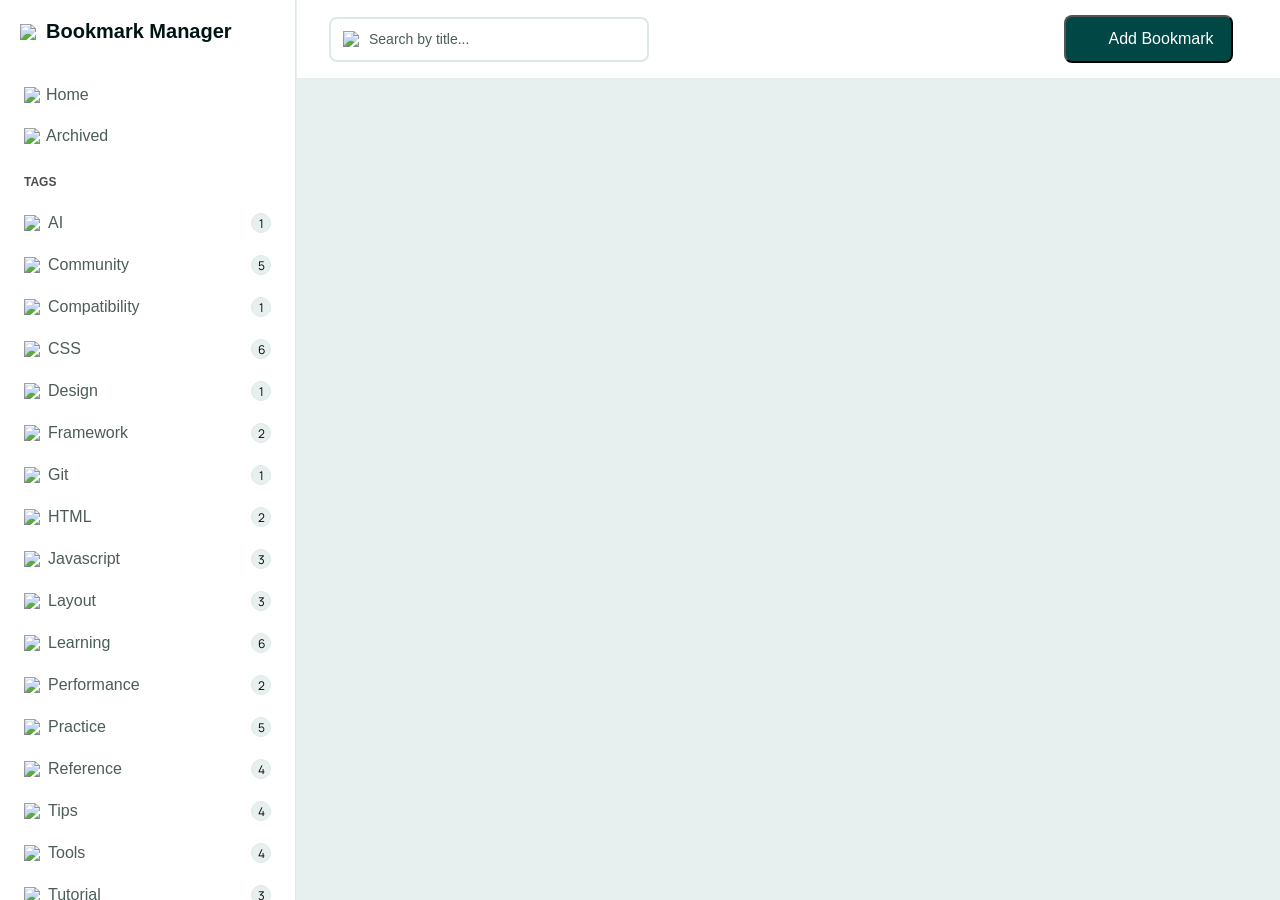
==== bookmark-home.html @ a022034d "completed top nav-bar" ====
<!DOCTYPE html>
<html lang="en">
<head>
    <meta charset="UTF-8">
    <meta name="viewport" content="width=device-width, initial-scale=1.0">
    <link rel="stylesheet" href="bookmark-home.css">
    <title>Boomark-Manager Login Page</title>
     <script src="https://kit.fontawesome.com/a6df8c915e.js" crossorigin="anonymous"></script>
    <link href="https://fonts.googleapis.com/css2?family=Manrope:wght@200..800&display=swap" rel="stylesheet">
    <link href="https://fonts.googleapis.com/css2?family=Roboto:wght@300;400;500;700&display=swap" rel="stylesheet">
</head>
<body>

    <nav class="side-navigation-bar">
        <header>
            <div class="logo-header-text">
            <a href="bookmark-home.html" class="logo">
                <img src="bookmark-manager-logo.svg">
                <span class="header-text">Bookmark Manager</span>
            </a>
            
            </div>
        </header>

        <section class="top-main">
            <a href="" class="top-main-container">
                <img src="home-line.svg">
                <span class="top-main-text">Home</span>
            </a>
            <a href="" class="top-main-container">
                <img src="icon.svg">
                <span class="top-main-text">Archived</span>
            </a>
        </section>

        <section class="content-main">
            <p class="content-header">TAGS</p>
            <div class="main-content-container">
                <div class="checkbox-and-title">
                    <img src="_Checkbox base.svg">
                    <p class="main-content-title">AI</p>
                </div>
                 <p class="number">1</p>
            </div>
            <div class="main-content-container">
                <div class="checkbox-and-title">
                    <img src="_Checkbox base.svg">
                    <p class="main-content-title">Community</p>
                </div>
                 <p class="number">5</p>
            </div>
            <div class="main-content-container">
                <div class="checkbox-and-title">
                    <img src="_Checkbox base.svg">
                    <p class="main-content-title">Compatibility</p>
                </div>
                 <p class="number">1</p>
            </div>
            <div class="main-content-container">
                <div class="checkbox-and-title">
                    <img src="_Checkbox base.svg">
                    <p class="main-content-title">CSS</p>
                </div>
                 <p class="number">6</p>
            </div>
            <div class="main-content-container">
                <div class="checkbox-and-title">
                    <img src="_Checkbox base.svg">
                    <p class="main-content-title">Design</p>
                </div>
                 <p class="number">1</p>
            </div>
            <div class="main-content-container">
                <div class="checkbox-and-title">
                    <img src="_Checkbox base.svg">
                    <p class="main-content-title">Framework</p>
                </div>
                 <p class="number">2</p>
            </div>
            <div class="main-content-container">
                <div class="checkbox-and-title">
                    <img src="_Checkbox base.svg">
                    <p class="main-content-title">Git</p>
                </div>
                 <p class="number">1</p>
            </div>
            <div class="main-content-container">
                <div class="checkbox-and-title">
                    <img src="_Checkbox base.svg">
                    <p class="main-content-title">HTML</p>
                </div>
                 <p class="number">2</p>
            </div>
            <div class="main-content-container">
                <div class="checkbox-and-title">
                    <img src="_Checkbox base.svg">
                    <p class="main-content-title">Javascript</p>
                </div>
                 <p class="number">3</p>
            </div>
            <div class="main-content-container">
                <div class="checkbox-and-title">
                    <img src="_Checkbox base.svg">
                    <p class="main-content-title">Layout</p>
                </div>
                 <p class="number">3</p>
            </div>
            <div class="main-content-container">
                <div class="checkbox-and-title">
                    <img src="_Checkbox base.svg">
                    <p class="main-content-title">Learning</p>
                </div>
                 <p class="number">6</p>
            </div>
            <div class="main-content-container">
                <div class="checkbox-and-title">
                    <img src="_Checkbox base.svg">
                    <p class="main-content-title">Performance</p>
                </div>
                 <p class="number">2</p>
            </div>
            <div class="main-content-container">
                <div class="checkbox-and-title">
                    <img src="_Checkbox base.svg">
                    <p class="main-content-title">Practice</p>
                </div>
                 <p class="number">5</p>
            </div>
            <div class="main-content-container">
                <div class="checkbox-and-title">
                    <img src="_Checkbox base.svg">
                    <p class="main-content-title">Reference</p>
                </div>
                 <p class="number">4</p>
            </div>
            <div class="main-content-container">
                <div class="checkbox-and-title">
                    <img src="_Checkbox base.svg">
                    <p class="main-content-title">Tips</p>
                </div>
                 <p class="number">4</p>
            </div>
            <div class="main-content-container">
                <div class="checkbox-and-title">
                    <img src="_Checkbox base.svg">
                    <p class="main-content-title">Tools</p>
                </div>
                 <p class="number">4</p>
            </div>
            <div class="main-content-container">
                <div class="checkbox-and-title">
                    <img src="_Checkbox base.svg">
                    <p class="main-content-title">Tutorial</p>
                </div>
                 <p class="number">3</p>
            </div>
        </section>
    </nav>

    <nav class="top-navigation-bar">
        <div class="top-navigation-container">
            <div class="input-container">
                <img src="search-md.svg">
                <input type="text" class="input" placeholder="Search by title...">
            </div>
            <div class="button-and-picture">
                <button class="bookmark-btn">
                    <img src="plus.svg" alt="">
                    Add Bookmark
                </button>
                <img src="light-prof-pic.png" alt="">
            </div>
        </div>
    </nav>

    <div class="main-container">
        <div class="top-main">
            <p>All Bookmarks</p>
            <button class="top-main-sort-button">
                <img src="up-down.svg" alt="">
                Sort by
            </button>
        </div>
        
    </div>
    
    

    <script src="bookmark-login.js" defer></script>

</body>
</html>
---- bookmark-home.css ----
/* manrope-500 - latin */
@font-face {
  font-display: swap; 
  font-family: 'Manrope';
  font-style: normal;
  font-weight: 500;
  src: url('/assets/fonts/manrope-v20-latin-500.woff2') format('woff2'); 
}
/* manrope-600 - latin */
@font-face {
  font-display: swap; 
  font-family: 'Manrope';
  font-style: normal;
  font-weight: 600;
  src: url('/assets/fonts/manrope-v20-latin-600.woff2') format('woff2');
}
/* manrope-700 - latin */
@font-face {
  font-display: swap; 
  font-family: 'Manrope';
  font-style: normal;
  font-weight: 700;
  src: url('/assets/fonts/manrope-v20-latin-700.woff2') format('woff2'); 
}

* { 
    margin:0;
    padding:0;
    box-sizing:border-box;
}

:root { 

    /* NEUTRAL LIGHT MODE COLORS */

    --neutral-light-900:#051513;
    --neutral-light-800:#4C5C59;
    --neutral-light-500:#899492;
    --neutral-light-400:#C0CFCC;
    --neutral-light-300:#DDE9E7;
    --neutral-light-100:#E8F0EF;
    --neutral-light-0:#FFFFFF;

    /* NEUTRAL DARK MODE COLORS */

    --neutral-dark-900:#001414;
    --neutral-dark-800:#001F1F;
    --neutral-dark-600:#002E2D;
    --neutral-dark-500:#004241;
    --neutral-dark-400:#004746;
    --neutral-dark-300:#00706E;
    --neutral-dark-100:#B1B9B9;
    --neutral-dark-0:#FFFFFF;

    /* TEAL */

    --teal-700:#014745;
    --teal-800:#013C3B;

    /* RED */
    --red-600: #FD4740;
    --red-800:#CB0A04;

    /* FONT SIZES */ 

    --fs-24: calc(24 / 16 * 1rem);
    --fs-20: calc(20 / 16 * 1rem);
    --fs-16: calc(16 / 16 * 1rem);
    --fs-14: calc(14 / 16 * 1rem);
    --fs-12: calc(12 / 16 * 1rem);


    
    --background-color:var(--neutral-light-100);
    --dark-text-color:var(--neutral-dark-900);
    --neutral-text-color:var(--neutral-light-800);
    --stroke-color:var(--neutral-light-500);
    --container-color:var(--neutral-light-0);
    --button-color:var(--teal-700);



}

body { 
  background-color:var(--background-color);
  font-family: 'Manrope', sans-serif;
  height:100vh;
  
}




.side-navigation-bar { 
  position:fixed;
  top:0;
  left:0;
  width:296px;
  height:100%;
  overflow-y: auto;
  background:var(--neutral-light-0);
  padding:20px 12px;
  display:flex;
  flex-direction:column;
  border-right:1px solid var(--neutral-light-300);
  
}

.side-navigation-bar::-webkit-scrollbar {
    display: none;
}

.side-navigation-bar header { 
  margin-bottom: 30px;
}

.logo { 
  display:flex;
  align-items:center;
  text-decoration:none;
  margin-left:8px;
  

}

.top-main { 
  margin-bottom:10px;
}



.logo-header-text img { 
  margin-right:10px;
}

.logo-header-text .header-text { 
  color:var(--dark-text-color);
  font-weight: 700;
  font-size:var(--fs-20);
}

.top-main-container { 
  text-decoration:none;
  display:flex;
  align-items:center;
  padding:0 12px;
  width:100%;
  height:38px;
  margin-top:3px;
  border-radius:6px;
  
 
 
  
}

.top-main-container:hover { 
  background:var(--neutral-light-100);
}

.top-main-container img, .top-main-text {

  color:var(--neutral-light-800);
  font-weight:500;
  font-size:var(--fs-16);
 }

.top-main-container img { 
  margin-right:6px;
  
}

.checkbox-and-title { 
  display:flex;
  align-items:center;
}

.checkbox-and-title img { 
  margin-right:8px;
  width:16px;
}

.checkbox-and-title p { 
  font-size:var(--fs-16);
  font-weight:500;
  color:var(--neutral-light-800);
}

.content-header { 
  margin-left:12px;
  margin-top:10px;
  color:#4D4D4D;
  margin-bottom:15px;
  font-size:var(--fs-12);
  font-weight:700;
  
}



.main-content-container { 
  display:flex;
  justify-content:space-between;
  width:100%;
  padding:0 12px;
  align-items:center;
  height:38px;
  margin-top:4px;
}

.main-content-container:hover { 
  background:var(--neutral-light-100);
  border-radius:6px;
}

.number { 
  background:var(--neutral-light-100);
  width:20px;
  height:20px;
  display:flex;
  justify-content:center;
  align-items:center;
  border-radius:100%;
  border:1px solid var(--neutral-light-300);
  font-size:var(--fs-12);
}

.checkbox-and-title img { 
  cursor:pointer;
}

.top-navigation-bar { 
  margin-left:297px;
  background-color:var(--neutral-light-0);
  height:78px;
  padding:16px 32px;

}

.top-navigation-container { 
  height:100%;
  display:flex;
  justify-content:space-between;
  align-items:center;
}

.input-container { 
  height:45px;
  width:320px;
  display:flex;
  padding:12px;
  align-items:center;
  border-radius:8px;
  border:2px solid var(--neutral-light-300);
}

.input-container .input { 
  width:100%;
  padding-right:30px;
  outline:none;
  border:none;
}

.input-container .input::placeholder { 
  color:var(--neutral-light-800);
  font-size:var(--fs-14);
  font-weight:500;
}

.input-container img { 
  cursor:pointer;
  margin-right:10px;
}

.bookmark-btn img { 
  
  color:var(--neutral-light-0);
}

.bookmark-btn { 
  gap:10px;
  display:flex;
  align-items:center;
  justify-content:center;
  width:169px;
  height:48px;
  font-size:var(--fs-16);
  font-weight:500;
  border-radius:8px;
  background:var(--teal-700);
  color:var(--neutral-light-0);
  cursor:pointer;
}

.button-and-picture { 
  display:flex;
  align-items:center;
}

.button-and-picture img { 
  margin-left:15px;
}
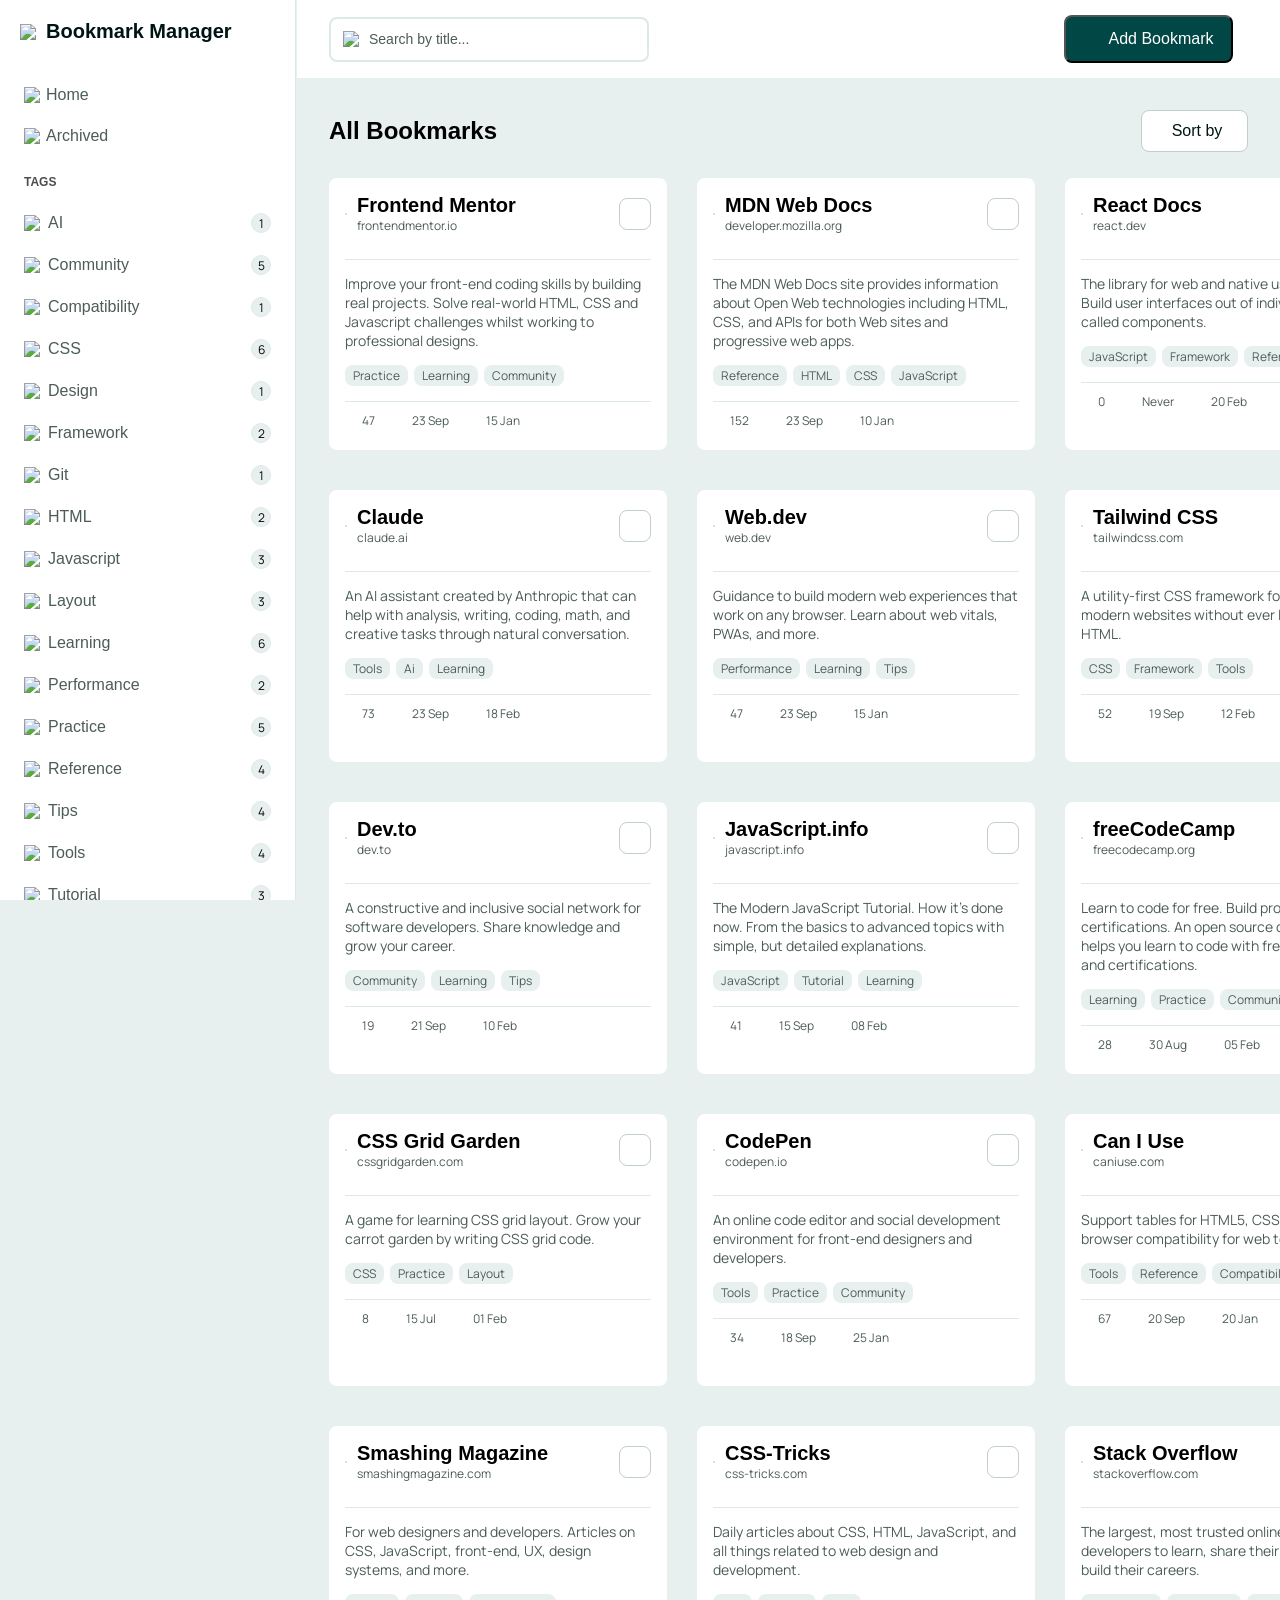
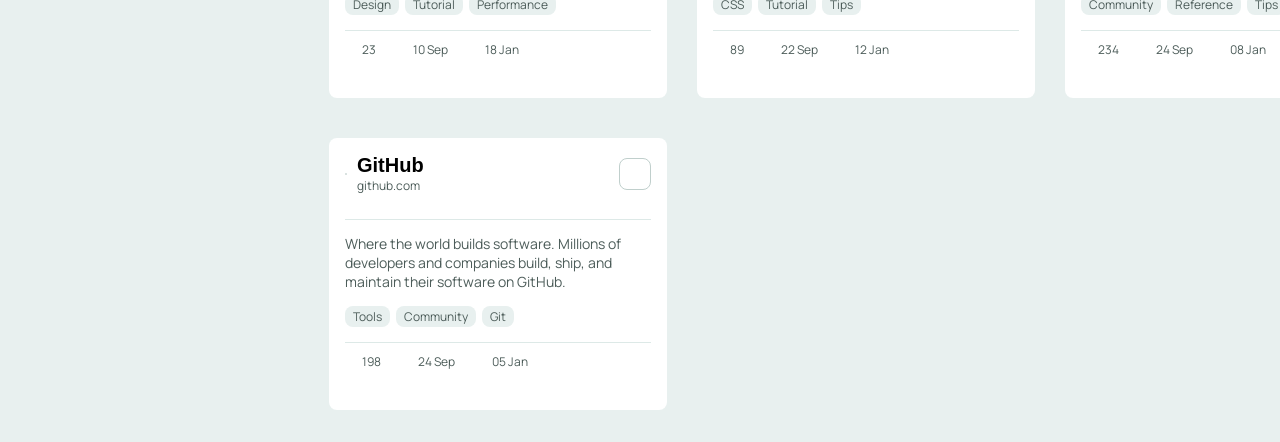
==== commit 3c8c2440: "completed grid template HTML & CSS" ====
--- a/bookmark-home.html
+++ b/bookmark-home.html
@@ -174,14 +174,642 @@
     </nav>
 
     <div class="main-container">
-        <div class="top-main">
+        <div class="top-main-container-section">
             <p>All Bookmarks</p>
             <button class="top-main-sort-button">
                 <img src="up-down.svg" alt="">
                 Sort by
             </button>
         </div>
-        
+        <div class="top-main-grid">
+            <div class="box-grid">
+                <div class="box-grid-top-section">
+                    <div class="top-section-content">
+                    <img src="FrontendMentor.svg" class="logo-img" alt="">
+                    <div class="box-title">
+                        <p class="box-title-name">
+                            Frontend Mentor
+                        </p>
+                        <p class="box-title-bottom">frontendmentor.io</p>
+                    </div>
+                    </div>
+                    <button class="vertical-dots-button"><img src="dots-vertical.svg" alt=""></button>
+                    
+                </div>
+                <p class="box-content-text">Improve your front-end coding skills by building real
+                    projects. Solve real-world HTML, CSS and Javascript challenges whilst working to
+                    professional designs.
+                </p>
+                <div class="tag-container">
+                    <p class="tag">Practice</p>
+                    <p class="tag">Learning</p>
+                    <p class="tag">Community</p>
+                </div>
+                <div class="bottom-section">
+                <div class="icons-and-content">
+                    <div class="content">
+                    <img src="eye.svg" alt="">
+                    <p>47</p>
+                    </div>
+                    <div class="content">
+                    <img src="clock.svg" alt="">
+                    <p>23 Sep</p>
+                    </div>
+                    <div class="content">
+                    <img src="calendar.svg" alt="">
+                    <p>15 Jan</p>
+                    </div>
+                </div>
+                <img src="thumbtack.svg" class="thumbtack" alt="">
+                </div>
+            </div>
+            <div class="box-grid">
+                <div class="box-grid-top-section">
+                    <div class="top-section-content">
+                    <img src="MDN.svg" class="logo-img" alt="">
+                    <div class="box-title">
+                        <p class="box-title-name">
+                            MDN Web Docs
+                        </p>
+                        <p class="box-title-bottom">developer.mozilla.org</p>
+                    </div>
+                    </div>
+                    <button class="vertical-dots-button"><img src="dots-vertical.svg" alt=""></button>
+                    
+                </div>
+                <p class="box-content-text">The MDN Web Docs site provides information about Open Web technologies including HTML, CSS, and APIs for both Web sites and progressive web apps.
+                </p>
+                <div class="tag-container">
+                    <p class="tag">Reference</p>
+                    <p class="tag">HTML</p>
+                    <p class="tag">CSS</p>
+                    <p class="tag">JavaScript</p>
+                </div>
+                <div class="bottom-section">
+                <div class="icons-and-content">
+                    <div class="content">
+                    <img src="eye.svg" alt="">
+                    <p>152</p>
+                    </div>
+                    <div class="content">
+                    <img src="clock.svg" alt="">
+                    <p>23 Sep</p>
+                    </div>
+                    <div class="content">
+                    <img src="calendar.svg" alt="">
+                    <p>10 Jan</p>
+                    </div>
+                </div>
+                <img src="thumbtack.svg" class="thumbtack" alt="">
+                </div>
+            </div>
+            <div class="box-grid">
+                <div class="box-grid-top-section">
+                    <div class="top-section-content">
+                    <img src="React.svg" class="logo-img" alt="">
+                    <div class="box-title">
+                        <p class="box-title-name">
+                            React Docs
+                        </p>
+                        <p class="box-title-bottom">react.dev</p>
+                    </div>
+                    </div>
+                    <button class="vertical-dots-button"><img src="dots-vertical.svg" alt=""></button>
+                    
+                </div>
+                <p class="box-content-text">The library for web and native user interfaces. Build user interfaces out of individual pieces called components.
+                </p>
+                <div class="tag-container">
+                    <p class="tag">JavaScript</p>
+                    <p class="tag">Framework</p>
+                    <p class="tag">Reference</p>
+                </div>
+                <div class="bottom-section">
+                <div class="icons-and-content">
+                    <div class="content">
+                    <img src="eye.svg" alt="">
+                    <p>0</p>
+                    </div>
+                    <div class="content">
+                    <img src="clock.svg" alt="">
+                    <p>Never</p>
+                    </div>
+                    <div class="content">
+                    <img src="calendar.svg" alt="">
+                    <p>20 Feb</p>
+                    </div>
+                </div>
+                <img src="thumbtack.svg" class="thumbtack" alt="">
+                </div>
+            </div>
+            <div class="box-grid">
+                <div class="box-grid-top-section">
+                    <div class="top-section-content">
+                    <img src="Claude.svg" class="logo-img" alt="">
+                    <div class="box-title">
+                        <p class="box-title-name">
+                            Claude
+                        </p>
+                        <p class="box-title-bottom">claude.ai</p>
+                    </div>
+                    </div>
+                    <button class="vertical-dots-button"><img src="dots-vertical.svg" alt=""></button>
+                    
+                </div>
+                <p class="box-content-text">An AI assistant created by Anthropic that can help with analysis, writing, coding, math, and creative tasks through natural conversation.
+                </p>
+                <div class="tag-container">
+                    <p class="tag">Tools</p>
+                    <p class="tag">Ai</p>
+                    <p class="tag">Learning</p>
+                </div>
+                <div class="bottom-section">
+                <div class="icons-and-content">
+                    <div class="content">
+                    <img src="eye.svg" alt="">
+                    <p>73</p>
+                    </div>
+                    <div class="content">
+                    <img src="clock.svg" alt="">
+                    <p>23 Sep</p>
+                    </div>
+                    <div class="content">
+                    <img src="calendar.svg" alt="">
+                    <p>18 Feb</p>
+                    </div>
+                </div>
+                <img src="thumbtack.svg" class="thumbtack" alt="">
+                </div>
+            </div>
+            <div class="box-grid">
+                <div class="box-grid-top-section">
+                    <div class="top-section-content">
+                    <img src="Web dev.svg" class="logo-img" alt="">
+                    <div class="box-title">
+                        <p class="box-title-name">
+                            Web.dev
+                        </p>
+                        <p class="box-title-bottom">web.dev</p>
+                    </div>
+                    </div>
+                    <button class="vertical-dots-button"><img src="dots-vertical.svg" alt=""></button>
+                    
+                </div>
+                <p class="box-content-text">Guidance to build modern web experiences that work on any browser. Learn about web vitals, PWAs, and more.
+                </p>
+                <div class="tag-container">
+                    <p class="tag">Performance</p>
+                    <p class="tag">Learning</p>
+                    <p class="tag">Tips</p>
+                </div>
+                <div class="bottom-section">
+                <div class="icons-and-content">
+                    <div class="content">
+                    <img src="eye.svg" alt="">
+                    <p>47</p>
+                    </div>
+                    <div class="content">
+                    <img src="clock.svg" alt="">
+                    <p>23 Sep</p>
+                    </div>
+                    <div class="content">
+                    <img src="calendar.svg" alt="">
+                    <p>15 Jan</p>
+                    </div>
+                </div>
+                <img src="thumbtack.svg" class="thumbtack" alt="">
+                </div>
+            </div>
+            <div class="box-grid">
+                <div class="box-grid-top-section">
+                    <div class="top-section-content">
+                    <img src="Tailwind CSS.svg" class="logo-img" alt="">
+                    <div class="box-title">
+                        <p class="box-title-name">
+                            Tailwind CSS
+                        </p>
+                        <p class="box-title-bottom">tailwindcss.com</p>
+                    </div>
+                    </div>
+                    <button class="vertical-dots-button"><img src="dots-vertical.svg" alt=""></button>
+                    
+                </div>
+                <p class="box-content-text">A utility-first CSS framework for rapidly building modern websites without ever leaving your HTML.
+                </p>
+                <div class="tag-container">
+                    <p class="tag">CSS</p>
+                    <p class="tag">Framework</p>
+                    <p class="tag">Tools</p>
+                </div>
+                <div class="bottom-section">
+                <div class="icons-and-content">
+                    <div class="content">
+                    <img src="eye.svg" alt="">
+                    <p>52</p>
+                    </div>
+                    <div class="content">
+                    <img src="clock.svg" alt="">
+                    <p>19 Sep</p>
+                    </div>
+                    <div class="content">
+                    <img src="calendar.svg" alt="">
+                    <p>12 Feb</p>
+                    </div>
+                </div>
+                <img src="thumbtack.svg" class="thumbtack" alt="">
+                </div>
+            </div>
+            <div class="box-grid">
+                <div class="box-grid-top-section">
+                    <div class="top-section-content">
+                    <img src="Dev.svg" class="logo-img" alt="">
+                    <div class="box-title">
+                        <p class="box-title-name">
+                            Dev.to
+                        </p>
+                        <p class="box-title-bottom">dev.to</p>
+                    </div>
+                    </div>
+                    <button class="vertical-dots-button"><img src="dots-vertical.svg" alt=""></button>
+                    
+                </div>
+                <p class="box-content-text">A constructive and inclusive social network for software developers. Share knowledge and grow your career.
+                </p>
+                <div class="tag-container">
+                    <p class="tag">Community</p>
+                    <p class="tag">Learning</p>
+                    <p class="tag">Tips</p>
+                </div>
+                <div class="bottom-section">
+                <div class="icons-and-content">
+                    <div class="content">
+                    <img src="eye.svg" alt="">
+                    <p>19</p>
+                    </div>
+                    <div class="content">
+                    <img src="clock.svg" alt="">
+                    <p>21 Sep</p>
+                    </div>
+                    <div class="content">
+                    <img src="calendar.svg" alt="">
+                    <p>10 Feb</p>
+                    </div>
+                </div>
+                <img src="thumbtack.svg" class="thumbtack" alt="">
+                </div>
+            </div>
+            <div class="box-grid">
+                <div class="box-grid-top-section">
+                    <div class="top-section-content">
+                    <img src="JavaScript.info.svg" class="logo-img" alt="">
+                    <div class="box-title">
+                        <p class="box-title-name">
+                            JavaScript.info
+                        </p>
+                        <p class="box-title-bottom">javascript.info</p>
+                    </div>
+                    </div>
+                    <button class="vertical-dots-button"><img src="dots-vertical.svg" alt=""></button>
+                    
+                </div>
+                <p class="box-content-text">The Modern JavaScript Tutorial. How it's done now. From the basics to advanced topics with simple, but detailed explanations.
+                </p>
+                <div class="tag-container">
+                    <p class="tag">JavaScript</p>
+                    <p class="tag">Tutorial</p>
+                    <p class="tag">Learning</p>
+                </div>
+                <div class="bottom-section">
+                <div class="icons-and-content">
+                    <div class="content">
+                    <img src="eye.svg" alt="">
+                    <p>41</p>
+                    </div>
+                    <div class="content">
+                    <img src="clock.svg" alt="">
+                    <p>15 Sep</p>
+                    </div>
+                    <div class="content">
+                    <img src="calendar.svg" alt="">
+                    <p>08 Feb</p>
+                    </div>
+                </div>
+                <img src="thumbtack.svg" class="thumbtack" alt="">
+                </div>
+            </div>
+            <div class="box-grid">
+                <div class="box-grid-top-section">
+                    <div class="top-section-content">
+                    <img src="freeCodeCamp.svg" class="logo-img" alt="">
+                    <div class="box-title">
+                        <p class="box-title-name">
+                            freeCodeCamp
+                        </p>
+                        <p class="box-title-bottom">freecodecamp.org</p>
+                    </div>
+                    </div>
+                    <button class="vertical-dots-button"><img src="dots-vertical.svg" alt=""></button>
+                    
+                </div>
+                <p class="box-content-text">Learn to code for free. Build projects. Earn certifications. An open source community that helps you learn to code with free online courses and certifications.
+                </p>
+                <div class="tag-container">
+                    <p class="tag">Learning</p>
+                    <p class="tag">Practice</p>
+                    <p class="tag">Community</p>
+                </div>
+                <div class="bottom-section">
+                <div class="icons-and-content">
+                    <div class="content">
+                    <img src="eye.svg" alt="">
+                    <p>28</p>
+                    </div>
+                    <div class="content">
+                    <img src="clock.svg" alt="">
+                    <p>30 Aug</p>
+                    </div>
+                    <div class="content">
+                    <img src="calendar.svg" alt="">
+                    <p>05 Feb</p>
+                    </div>
+                </div>
+                <img src="thumbtack.svg" class="thumbtack" alt="">
+                </div>
+            </div>
+            <div class="box-grid">
+                <div class="box-grid-top-section">
+                    <div class="top-section-content">
+                    <img src="CSS Grid Garden.svg" class="logo-img" alt="">
+                    <div class="box-title">
+                        <p class="box-title-name">
+                            CSS Grid Garden
+                        </p>
+                        <p class="box-title-bottom">cssgridgarden.com</p>
+                    </div>
+                    </div>
+                    <button class="vertical-dots-button"><img src="dots-vertical.svg" alt=""></button>
+                    
+                </div>
+                <p class="box-content-text">A game for learning CSS grid layout. Grow your carrot garden by writing CSS grid code.
+                </p>
+                <div class="tag-container">
+                    <p class="tag">CSS</p>
+                    <p class="tag">Practice</p>
+                    <p class="tag">Layout</p>
+                </div>
+                <div class="bottom-section">
+                <div class="icons-and-content">
+                    <div class="content">
+                    <img src="eye.svg" alt="">
+                    <p>8</p>
+                    </div>
+                    <div class="content">
+                    <img src="clock.svg" alt="">
+                    <p>15 Jul</p>
+                    </div>
+                    <div class="content">
+                    <img src="calendar.svg" alt="">
+                    <p>01 Feb</p>
+                    </div>
+                </div>
+                <img src="thumbtack.svg" class="thumbtack" alt="">
+                </div>
+            </div>
+            <div class="box-grid">
+                <div class="box-grid-top-section">
+                    <div class="top-section-content">
+                    <img src="CodePen.svg" class="logo-img" alt="">
+                    <div class="box-title">
+                        <p class="box-title-name">
+                            CodePen
+                        </p>
+                        <p class="box-title-bottom">codepen.io</p>
+                    </div>
+                    </div>
+                    <button class="vertical-dots-button"><img src="dots-vertical.svg" alt=""></button>
+                    
+                </div>
+                <p class="box-content-text">An online code editor and social development environment for front-end designers and developers.
+                </p>
+                <div class="tag-container">
+                    <p class="tag">Tools</p>
+                    <p class="tag">Practice</p>
+                    <p class="tag">Community</p>
+                </div>
+                <div class="bottom-section">
+                <div class="icons-and-content">
+                    <div class="content">
+                    <img src="eye.svg" alt="">
+                    <p>34</p>
+                    </div>
+                    <div class="content">
+                    <img src="clock.svg" alt="">
+                    <p>18 Sep</p>
+                    </div>
+                    <div class="content">
+                    <img src="calendar.svg" alt="">
+                    <p>25 Jan</p>
+                    </div>
+                </div>
+                <img src="thumbtack.svg" class="thumbtack" alt="">
+                </div>
+            </div>
+            <div class="box-grid">
+                <div class="box-grid-top-section">
+                    <div class="top-section-content">
+                    <img src="Can I Use.svg" class="logo-img" alt="">
+                    <div class="box-title">
+                        <p class="box-title-name">
+                            Can I Use
+                        </p>
+                        <p class="box-title-bottom">caniuse.com</p>
+                    </div>
+                    </div>
+                    <button class="vertical-dots-button"><img src="dots-vertical.svg" alt=""></button>
+                    
+                </div>
+                <p class="box-content-text">Support tables for HTML5, CSS3, etc. Check browser compatibility for web technologies.
+                </p>
+                <div class="tag-container">
+                    <p class="tag">Tools</p>
+                    <p class="tag">Reference</p>
+                    <p class="tag">Compatibility</p>
+                </div>
+                <div class="bottom-section">
+                <div class="icons-and-content">
+                    <div class="content">
+                    <img src="eye.svg" alt="">
+                    <p>67</p>
+                    </div>
+                    <div class="content">
+                    <img src="clock.svg" alt="">
+                    <p>20 Sep</p>
+                    </div>
+                    <div class="content">
+                    <img src="calendar.svg" alt="">
+                    <p>20 Jan</p>
+                    </div>
+                </div>
+                <img src="thumbtack.svg" class="thumbtack" alt="">
+                </div>
+            </div>
+            <div class="box-grid">
+                <div class="box-grid-top-section">
+                    <div class="top-section-content">
+                    <img src="Smashing Magazine.svg" class="logo-img" alt="">
+                    <div class="box-title">
+                        <p class="box-title-name">
+                            Smashing Magazine
+                        </p>
+                        <p class="box-title-bottom">smashingmagazine.com</p>
+                    </div>
+                    </div>
+                    <button class="vertical-dots-button"><img src="dots-vertical.svg" alt=""></button>
+                    
+                </div>
+                <p class="box-content-text">For web designers and developers. Articles on CSS, JavaScript, front-end, UX, design systems, and more.
+                </p>
+                <div class="tag-container">
+                    <p class="tag">Design</p>
+                    <p class="tag">Tutorial</p>
+                    <p class="tag">Performance</p>
+                </div>
+                <div class="bottom-section">
+                <div class="icons-and-content">
+                    <div class="content">
+                    <img src="eye.svg" alt="">
+                    <p>23</p>
+                    </div>
+                    <div class="content">
+                    <img src="clock.svg" alt="">
+                    <p>10 Sep</p>
+                    </div>
+                    <div class="content">
+                    <img src="calendar.svg" alt="">
+                    <p>18 Jan</p>
+                    </div>
+                </div>
+                <img src="thumbtack.svg" class="thumbtack" alt="">
+                </div>
+            </div>
+            <div class="box-grid">
+                <div class="box-grid-top-section">
+                    <div class="top-section-content">
+                    <img src="CSS-Tricks.svg" class="logo-img" alt="">
+                    <div class="box-title">
+                        <p class="box-title-name">
+                            CSS-Tricks
+                        </p>
+                        <p class="box-title-bottom">css-tricks.com</p>
+                    </div>
+                    </div>
+                    <button class="vertical-dots-button"><img src="dots-vertical.svg" alt=""></button>
+                    
+                </div>
+                <p class="box-content-text">Daily articles about CSS, HTML, JavaScript, and all things related to web design and development.
+                </p>
+                <div class="tag-container">
+                    <p class="tag">CSS</p>
+                    <p class="tag">Tutorial</p>
+                    <p class="tag">Tips</p>
+                </div>
+                <div class="bottom-section">
+                <div class="icons-and-content">
+                    <div class="content">
+                    <img src="eye.svg" alt="">
+                    <p>89</p>
+                    </div>
+                    <div class="content">
+                    <img src="clock.svg" alt="">
+                    <p>22 Sep</p>
+                    </div>
+                    <div class="content">
+                    <img src="calendar.svg" alt="">
+                    <p>12 Jan</p>
+                    </div>
+                </div>
+                <img src="thumbtack.svg" class="thumbtack" alt="">
+                </div>
+            </div>
+            <div class="box-grid">
+                <div class="box-grid-top-section">
+                    <div class="top-section-content">
+                    <img src="Stack Overflow.svg" class="logo-img" alt="">
+                    <div class="box-title">
+                        <p class="box-title-name">
+                            Stack Overflow
+                        </p>
+                        <p class="box-title-bottom">stackoverflow.com</p>
+                    </div>
+                    </div>
+                    <button class="vertical-dots-button"><img src="dots-vertical.svg" alt=""></button>
+                    
+                </div>
+                <p class="box-content-text">The largest, most trusted online community for developers to learn, share their knowledge, and build their careers.
+                </p>
+                <div class="tag-container">
+                    <p class="tag">Community</p>
+                    <p class="tag">Reference</p>
+                    <p class="tag">Tips</p>
+                </div>
+                <div class="bottom-section">
+                <div class="icons-and-content">
+                    <div class="content">
+                    <img src="eye.svg" alt="">
+                    <p>234</p>
+                    </div>
+                    <div class="content">
+                    <img src="clock.svg" alt="">
+                    <p>24 Sep</p>
+                    </div>
+                    <div class="content">
+                    <img src="calendar.svg" alt="">
+                    <p>08 Jan</p>
+                    </div>
+                </div>
+                <img src="thumbtack.svg" class="thumbtack" alt="">
+                </div>
+            </div>
+            <div class="box-grid">
+                <div class="box-grid-top-section">
+                    <div class="top-section-content">
+                    <img src="GitHub.svg" class="logo-img" alt="">
+                    <div class="box-title">
+                        <p class="box-title-name">
+                            GitHub
+                        </p>
+                        <p class="box-title-bottom">github.com</p>
+                    </div>
+                    </div>
+                    <button class="vertical-dots-button"><img src="dots-vertical.svg" alt=""></button>
+                    
+                </div>
+                <p class="box-content-text">Where the world builds software. Millions of developers and companies build, ship, and maintain their software on GitHub.
+                </p>
+                <div class="tag-container">
+                    <p class="tag">Tools</p>
+                    <p class="tag">Community</p>
+                    <p class="tag">Git</p>
+                </div>
+                <div class="bottom-section">
+                <div class="icons-and-content">
+                    <div class="content">
+                    <img src="eye.svg" alt="">
+                    <p>198</p>
+                    </div>
+                    <div class="content">
+                    <img src="clock.svg" alt="">
+                    <p>24 Sep</p>
+                    </div>
+                    <div class="content">
+                    <img src="calendar.svg" alt="">
+                    <p>05 Jan</p>
+                    </div>
+                </div>
+                <img src="thumbtack.svg" class="thumbtack" alt="">
+                </div>
+            </div>
+        </div>
     </div>
     
     
--- a/bookmark-home.css
+++ b/bookmark-home.css
@@ -300,4 +300,175 @@
 
 .button-and-picture img { 
   margin-left:15px;
-}+}
+
+.main-container { 
+  padding: 32px 32px;
+  
+}
+.top-main-container-section { 
+  margin-left:297px;
+  display:flex;
+  justify-content:space-between;
+  align-items:center;
+  margin-bottom:26px;
+}
+.top-main-container-section p { 
+  font-size:var(--fs-24);
+  font-weight:700;
+
+}
+
+.top-main-container-section .top-main-sort-button { 
+  height:42px;
+  width:107px;
+  border-radius:8px;
+  border:1px solid var(--neutral-light-400);
+  display:flex;
+  align-items:center;
+  justify-content:center;
+  gap:5px;
+  font-size:var(--fs-16);
+  cursor:pointer;
+  background:var(--neutral-light-0);
+  color:var(--dark-text-color);
+}
+
+.top-main-grid { 
+  margin-left:297px;
+}
+
+.box-grid { 
+  width:338px;
+  height:272px;
+  background:var(--neutral-light-0);
+  padding:16px;
+  border-radius:8px;
+
+
+}
+
+.box-grid-top-section { 
+  display:flex;
+  align-items:center;
+  justify-content:space-between;
+  padding:0 0 25px 0;
+  border-bottom:1px solid var(--neutral-light-300);
+  margin-bottom:14px;
+}
+
+.top-section-content { 
+  display:flex;
+  align-items:center;
+}
+
+.top-section-content .logo-img { 
+  margin-right:10px;
+}
+
+.box-title { 
+  display:flex;
+  flex-direction:column;
+}
+
+.box-grid-top-section .box-title-name { 
+  font-size:var(--fs-20);
+  font-weight:600;
+}
+
+.box-grid-top-section .logo-img { 
+  border:1px solid var(--neutral-light-400);
+  border-radius:8px;
+}
+
+.box-grid-top-section .box-title-bottom { 
+  color:var(--neutral-light-800);
+  font-size:var(--fs-12);
+}
+
+.vertical-dots-button { 
+  height:32px;
+  width:32px;
+  background:var(--neutral-light-0);
+  border-radius:8px;
+  display:flex;
+  align-items:center;
+  justify-content:center;
+  border:1px solid var(--neutral-light-400);
+  cursor:pointer;
+  transition:0.3s;
+  
+}
+
+.vertical-dots-button:hover { 
+  background:var(--neutral-light-100);
+}
+
+.box-content-text { 
+  font-size:var(--fs-14);
+  font-weight:400;
+  color:var(--neutral-light-800);
+  margin-bottom:15px;
+
+}
+
+.tag-container { 
+  display:flex;
+  gap:6px;
+  margin-top:10px;
+  padding:0 0 15px 0;
+  border-bottom:1px solid var(--neutral-light-300);
+  margin-bottom:10px;
+}
+
+.tag-container .tag { 
+  background:var(--neutral-light-100);
+  color:var(--neutral-light-800);
+  font-size:var(--fs-12);
+  border-radius:8px;
+  padding:2px 8px;
+  
+}
+
+.icons-and-content { 
+  display:flex;
+  gap:20px;
+  
+}
+
+.content {
+  display:flex;
+  align-items:center;
+  gap:5px;
+ }
+
+ .content img { 
+  width:12px;
+ }
+
+ 
+
+.content p { 
+  color:var(--neutral-light-800);
+  font-size:var(--fs-12);
+
+}
+
+.bottom-section { 
+  display:flex;
+  justify-content:space-between;
+}
+
+.thumbtack { 
+  width:16px;
+}
+
+.top-main-grid{ 
+  
+  display:grid;
+  grid-template-columns:1fr 1fr 1fr;
+  column-gap:30px;
+ row-gap:40px;
+
+
+}
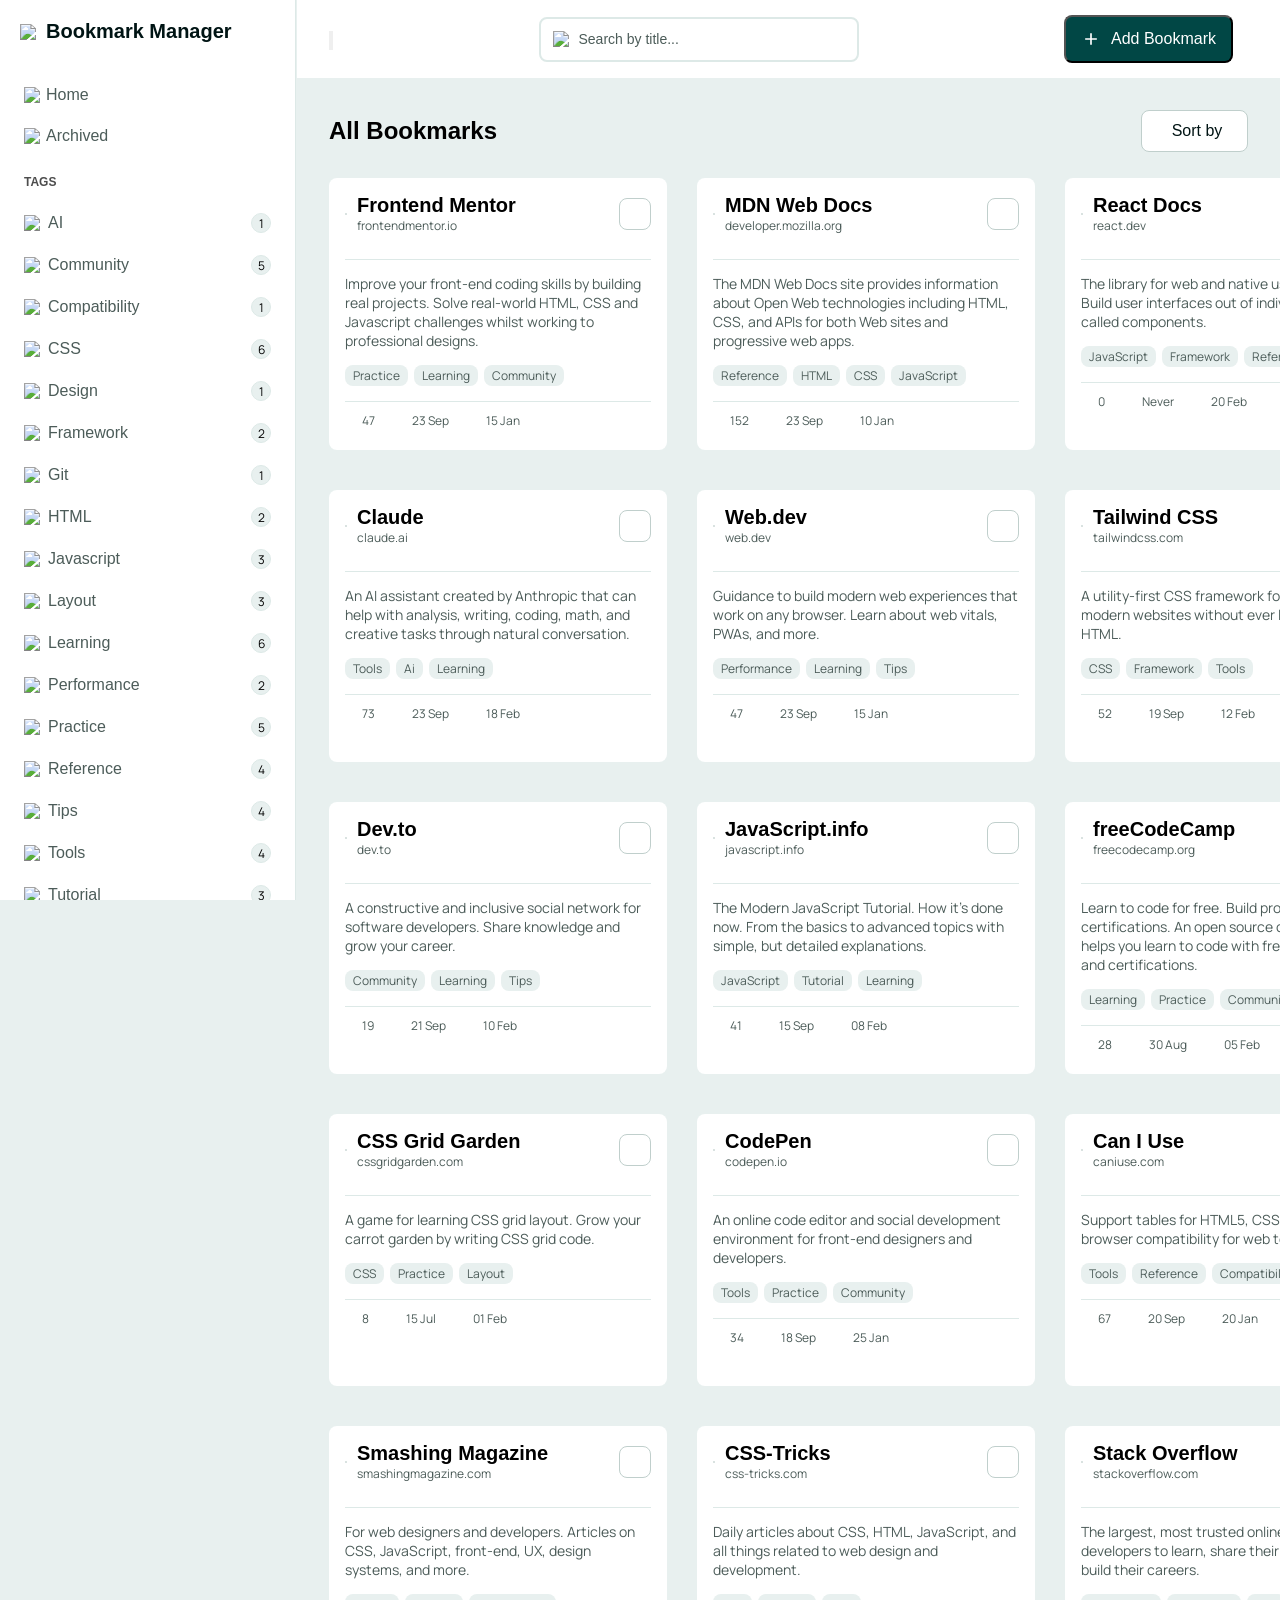
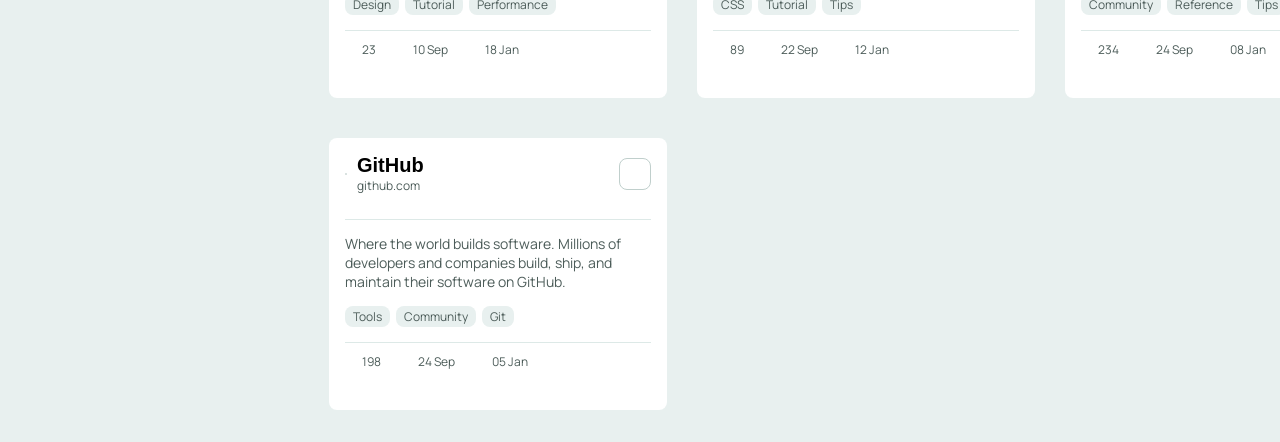
==== commit 939cc1a2: "up to date" ====
--- a/bookmark-home.html
+++ b/bookmark-home.html
@@ -159,14 +159,24 @@
 
     <nav class="top-navigation-bar">
         <div class="top-navigation-container">
+            <div class="hamburger-menu">
+                    <button class="menu">
+                    <img src="menu-01.svg" alt="">
+                    </button>
+                </div>
             <div class="input-container">
+                
                 <img src="search-md.svg">
                 <input type="text" class="input" placeholder="Search by title...">
             </div>
             <div class="button-and-picture">
                 <button class="bookmark-btn">
-                    <img src="plus.svg" alt="">
+                    <svg width="20" height="20" viewBox="0 0 24 24" fill="white">
+        <path d="M12 5v14M5 12h14" stroke="white" stroke-width="2"/>
+    </svg>
+                    <p class="bookmark-btn-text">
                     Add Bookmark
+                    </p>
                 </button>
                 <img src="light-prof-pic.png" alt="">
             </div>
